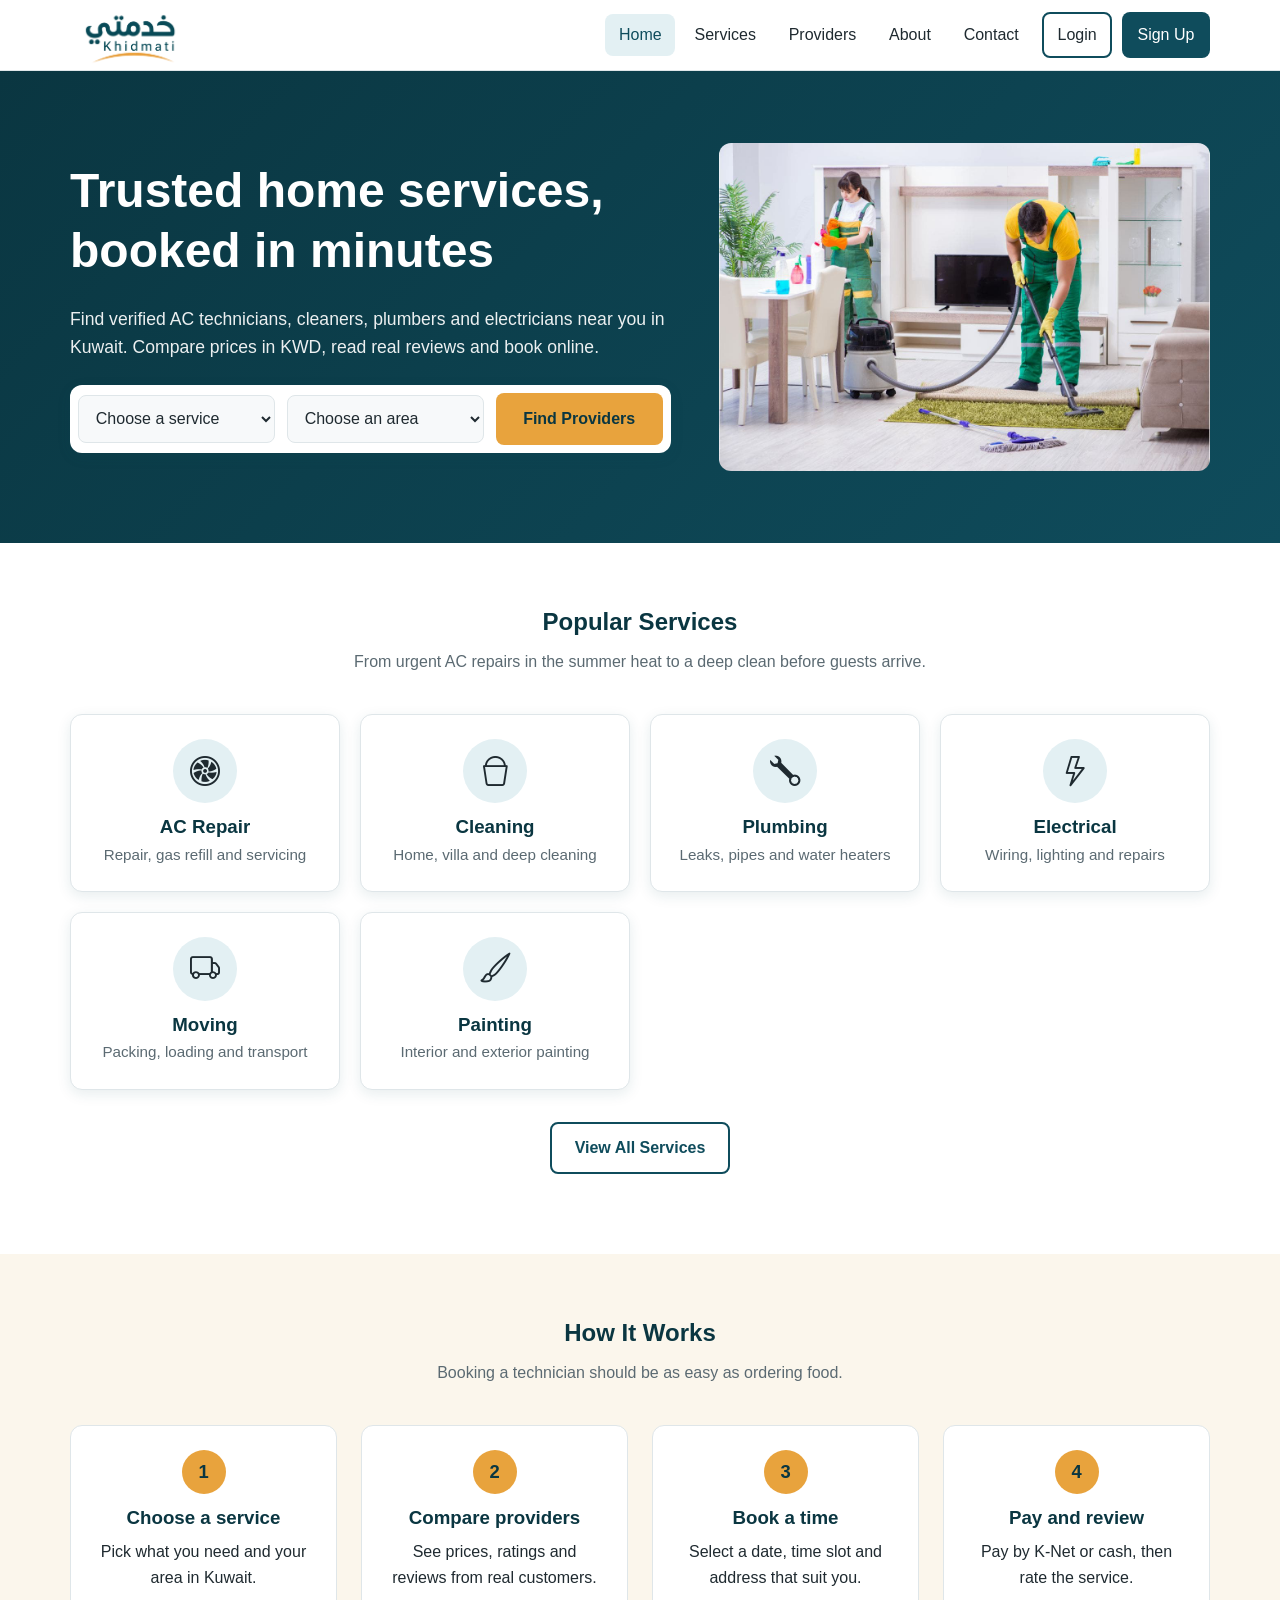
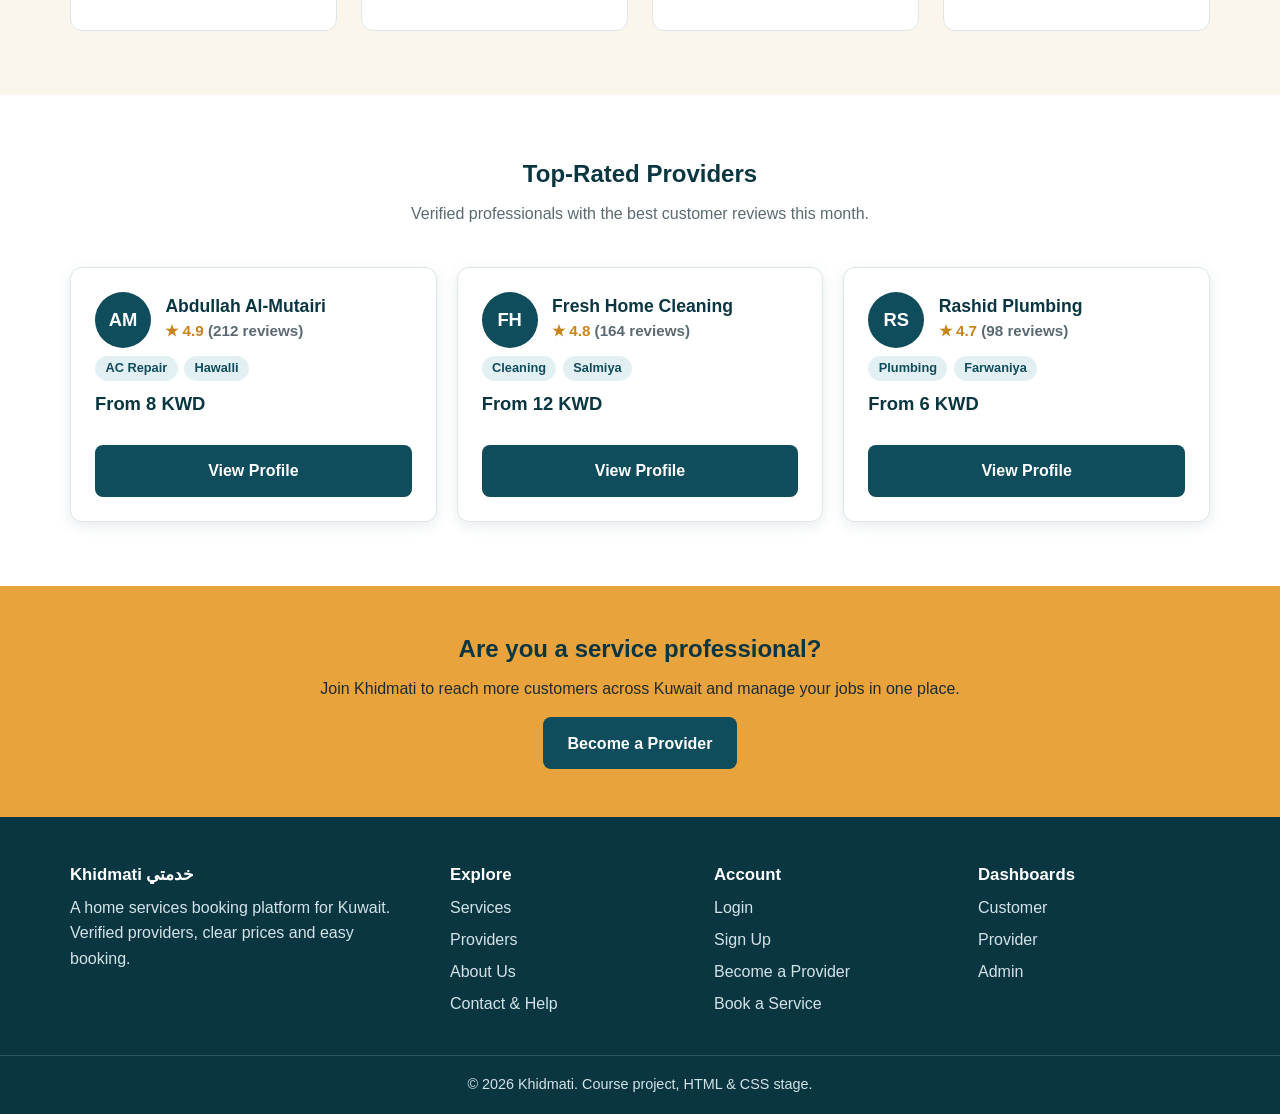
==== khidmati/index.html @ 416150b9 "finish all pages and inital design" ====
<!DOCTYPE html>
<html lang="en">
<head>
  <meta charset="UTF-8">
  <meta name="viewport" content="width=device-width, initial-scale=1.0">
  <meta name="description" content="Khidmati helps residents of Kuwait find and book trusted home service providers: AC repair, cleaning, plumbing, electrical work and more.">
  <title>Khidmati | Home Services in Kuwait</title>
  <link rel="icon" type="image/png" href="images/logo.png">
  <link rel="stylesheet" href="styles.css">
  <link rel="stylesheet" href="https://cdn.jsdelivr.net/npm/bootstrap-icons@1.10.5/font/bootstrap-icons.css">
</head>
<body>

  <header class="site-header">
    <div class="container nav-wrap">
      <a href="index.html" class="brand">
        <img src="images/logo.png" alt="Khidmati خدمتي">
        
      </a>
      <input type="checkbox" id="nav-toggle" class="nav-toggle-input">
      <label for="nav-toggle" class="nav-toggle-label" aria-label="Toggle menu"><span></span></label>
      <nav class="main-nav" aria-label="Main navigation">
        <ul>
          <li><a href="index.html" class="active">Home</a></li>
          <li><a href="pages/services.html">Services</a></li>
          <li><a href="pages/providers.html">Providers</a></li>
          <li><a href="pages/about.html">About</a></li>
          <li><a href="pages/contact.html">Contact</a></li>
          <li><a href="pages/login.html" class="btn btn-outline">Login</a></li>
          <li><a href="pages/register.html" class="btn btn-primary">Sign Up</a></li>
        </ul>
      </nav>
    </div>
  </header>

  <main>
    <!-- Hero -->
     
    <section class="hero">
      <div class="container hero-grid">
        <div>
          <h1>Trusted home services, booked in minutes</h1>
          <p>Find verified AC technicians, cleaners, plumbers and electricians near you in Kuwait. Compare prices in KWD, read real reviews and book online.</p>

          <form class="hero-search" action="pages/providers.html" method="get">
            <label for="hero-service" class="visually-hidden">Service</label>
            <select id="hero-service" name="service">
           <option value="" selected disabled>Choose a service</option>
              <option>AC Repair &amp; Maintenance</option>
              <option>Home Cleaning</option>
              <option>Plumbing</option>
              <option>Electrical</option>
              <option>Moving</option>
              <option>Painting</option>
            </select>
            <label for="hero-area" class="visually-hidden">Area</label>
            <select id="hero-area" name="area">
           <option value="" selected disabled>Choose an area</option>
              <option>Kuwait City</option>
              <option>Hawalli</option>
              <option>Salmiya</option>
              <option>Farwaniya</option>
              <option>Jahra</option>
              <option>Ahmadi</option>
              <option>Mubarak Al-Kabeer</option>
            </select>
            <button type="submit" class="btn btn-accent">Find Providers</button>
          </form>
        </div>
        <div class="hero-image">
          <img src="images/repair.jpg" alt="Professional cleaners vacuuming a living room">
        </div>
      </div>
    </section>

    <!-- Popular services -->
    <section class="section">
      <div class="container">
        <div class="section-title">
          <h2>Popular Services</h2>
          <p>From urgent AC repairs in the summer heat to a deep clean before guests arrive.</p>
        </div>
        <div class="card-grid">
          <a href="pages/providers.html" class="card service-card">
            <div class="service-icon service-icon-ac" aria-hidden="true"><i class="bi bi-fan"></i></div>
            <h3>AC Repair</h3>
            <p>Repair, gas refill and servicing</p>
          </a>
          <a href="pages/providers.html" class="card service-card">
            <div class="service-icon service-icon-cleaning" aria-hidden="true"><i class="bi bi-bucket"></i></div>
            <h3>Cleaning</h3>
            <p>Home, villa and deep cleaning</p>
          </a>
          <a href="pages/providers.html" class="card service-card">
            <div class="service-icon service-icon-plumbing" aria-hidden="true"><i class="bi bi-wrench"></i></div>
            <h3>Plumbing</h3>
            <p>Leaks, pipes and water heaters</p>
          </a>
          <a href="pages/providers.html" class="card service-card">
            <div class="service-icon service-icon-electrical" aria-hidden="true"><i class="bi bi-lightning"></i></div>
            <h3>Electrical</h3>
            <p>Wiring, lighting and repairs</p>
          </a>
          <a href="pages/providers.html" class="card service-card">
            <div class="service-icon service-icon-moving" aria-hidden="true"><i class="bi bi-truck"></i></div>
            <h3>Moving</h3>
            <p>Packing, loading and transport</p>
          </a>
          <a href="pages/providers.html" class="card service-card">
            <div class="service-icon service-icon-painting" aria-hidden="true"><i class="bi bi-brush"></i></div>
            <h3>Painting</h3>
            <p>Interior and exterior painting</p>
          </a>
        </div>
        <p class="text-center" style="margin-top: 2rem;">
          <a href="pages/services.html" class="btn btn-outline">View All Services</a>
        </p>
      </div>
    </section>

    <!-- How it works -->
    <section class="section section-alt">
      <div class="container">
        <div class="section-title">
          <h2>How It Works</h2>
          <p>Booking a technician should be as easy as ordering food.</p>
        </div>
        <div class="steps">
          <div class="step">
            <h3>Choose a service</h3>
            <p>Pick what you need and your area in Kuwait.</p>
          </div>
          <div class="step">
            <h3>Compare providers</h3>
            <p>See prices, ratings and reviews from real customers.</p>
          </div>
          <div class="step">
            <h3>Book a time</h3>
            <p>Select a date, time slot and address that suit you.</p>
          </div>
          <div class="step">
            <h3>Pay and review</h3>
            <p>Pay by K-Net or cash, then rate the service.</p>
          </div>
        </div>
      </div>
    </section>

    <!-- Top providers -->
    <section class="section">
      <div class="container">
        <div class="section-title">
          <h2>Top-Rated Providers</h2>
          <p>Verified professionals with the best customer reviews this month.</p>
        </div>
        <div class="card-grid">
          <article class="card provider-card">
            <div class="provider-head">
              <div class="avatar">AM</div>
              <div>
                <h3>Abdullah Al-Mutairi</h3>
                <span class="rating">★ 4.9 <span class="muted">(212 reviews)</span></span>
              </div>
            </div>
            <ul class="provider-meta">
              <li class="tag">AC Repair</li>
              <li class="tag">Hawalli</li>
            </ul>
            <p class="price">From 8 KWD</p>
            <a href="pages/provider-profile.html" class="btn btn-primary">View Profile</a>
          </article>
          <article class="card provider-card">
            <div class="provider-head">
              <div class="avatar">FH</div>
              <div>
                <h3>Fresh Home Cleaning</h3>
                <span class="rating">★ 4.8 <span class="muted">(164 reviews)</span></span>
              </div>
            </div>
            <ul class="provider-meta">
              <li class="tag">Cleaning</li>
              <li class="tag">Salmiya</li>
            </ul>
            <p class="price">From 12 KWD</p>
            <a href="pages/provider-profile.html" class="btn btn-primary">View Profile</a>
          </article>
          <article class="card provider-card">
            <div class="provider-head">
              <div class="avatar">RS</div>
              <div>
                <h3>Rashid Plumbing</h3>
                <span class="rating">★ 4.7 <span class="muted">(98 reviews)</span></span>
              </div>
            </div>
            <ul class="provider-meta">
              <li class="tag">Plumbing</li>
              <li class="tag">Farwaniya</li>
            </ul>
            <p class="price">From 6 KWD</p>
            <a href="pages/provider-profile.html" class="btn btn-primary">View Profile</a>
          </article>
        </div>
      </div>
    </section>

    <!-- Call to action -->
    <section class="cta-band">
      <div class="container">
        <h2>Are you a service professional?</h2>
        <p>Join Khidmati to reach more customers across Kuwait and manage your jobs in one place.</p>
        <a href="pages/become-provider.html" class="btn btn-primary">Become a Provider</a>
      </div>
    </section>
  </main>

  <footer class="site-footer">
    <div class="container footer-grid">
      <div>
        <h3>Khidmati خدمتي</h3>
        <p>A home services booking platform for Kuwait. Verified providers, clear prices and easy booking.</p>
      </div>
      <div>
        <h3>Explore</h3>
        <ul>
          <li><a href="pages/services.html">Services</a></li>
          <li><a href="pages/providers.html">Providers</a></li>
          <li><a href="pages/about.html">About Us</a></li>
          <li><a href="pages/contact.html">Contact &amp; Help</a></li>
        </ul>
      </div>
      <div>
        <h3>Account</h3>
        <ul>
          <li><a href="pages/login.html">Login</a></li>
          <li><a href="pages/register.html">Sign Up</a></li>
          <li><a href="pages/become-provider.html">Become a Provider</a></li>
          <li><a href="pages/booking.html">Book a Service</a></li>
        </ul>
      </div>
      <div>
        <h3>Dashboards</h3>
        <ul>
          <li><a href="pages/customer-dashboard.html">Customer</a></li>
          <li><a href="pages/provider-dashboard.html">Provider</a></li>
          <li><a href="pages/admin-dashboard.html">Admin</a></li>
        </ul>
      </div>
    </div>
    <div class="footer-bottom">
      <div class="container">&copy; 2026 Khidmati. Course project, HTML &amp; CSS stage.</div>
    </div>
  </footer>

</body>
</html>
---- khidmati/styles.css ----
/* ---------- 1. Variables & Reset ---------- */
:root {
  --primary: #0f4c5c;
  --primary-dark: #0a3641;
  --primary-light: #e3f0f3;
  --accent: #e8a33d;
  --accent-dark: #c98417;
  --sand: #fbf6ec;
  --text: #1f2a30;
  --muted: #5b6a72;
  --border: #dfe6e9;
  --white: #ffffff;
  --success: #2e7d4f;
  --warning: #b7791f;
  --danger: #b3392f;
  --radius: 12px;
  --shadow: 0 4px 14px rgba(15, 76, 92, 0.1);
  --font: "Segoe UI", Roboto, "Helvetica Neue", Arial, sans-serif;
}

*,
*::before,
*::after {
  box-sizing: border-box;
}

body {
  margin: 0;
  font-family: var(--font);
  color: var(--text);
  line-height: 1.6;
  background: var(--white);
}

.providers-page {
  font-family: "Trebuchet MS", Arial, sans-serif;
}

img {
  max-width: 100%;
  display: block;
}

a {
  color: var(--primary);
}

h1,
h2,
h3,
h4 {
  margin: 0 0 0.5em;
  line-height: 1.25;
  color: var(--primary-dark);
}

p {
  margin: 0 0 1em;
}

ul {
  margin: 0 0 1em;
  padding-left: 1.25rem;
}

/* Screen-reader-only text (used for labels that are not shown visually) */
[hidden] {
  display: none !important;
}

.visually-hidden {
  position: absolute;
  width: 1px;
  height: 1px;
  padding: 0;
  margin: -1px;
  overflow: hidden;
  clip: rect(0, 0, 0, 0);
  white-space: nowrap;
  border: 0;
}

table.data td:first-child {
  white-space: nowrap;
}

:focus-visible {
  outline: 3px solid var(--accent);
  outline-offset: 2px;
}

/* ---------- 2. Layout helpers ---------- */
.container {
  width: min(1140px, 92%);
  margin-inline: auto;
}

.section {
  padding: 4rem 0;
}

.section-alt {
  background: var(--sand);
}

.section-title {
  text-align: center;
  margin-bottom: 2.5rem;
}

.section-title p {
  color: var(--muted);
  max-width: 620px;
  margin-inline: auto;
}

.text-center {
  text-align: center;
}

.muted {
  color: var(--muted);
}

.two-col {
  display: grid;
  grid-template-columns: 1fr 1fr;
  gap: 2.5rem;
  align-items: center;
}

/* ---------- 3. Header & Navigation ---------- */
.site-header {
  position: relative;
  display: flex;
  align-items: center;
  top: 0;
  z-index: 50;
  background: var(--white);
  border-bottom: 1px solid var(--border);
}

.nav-wrap {
  display: flex;
  align-items: center;
  justify-content: space-between;
  min-height: 70px;
  gap: 1rem;
}

.brand {
  display: flex;
  align-items: center;
  gap: 0.6rem;
  text-decoration: none;
  font-size: 1.35rem;
  font-weight: 700;
  color: var(--primary-dark);
}

.brand img {
  width: 120px;
  height: 68px;
  object-fit: contain;
  animation: brand-float 2.4s ease-in-out infinite;
}

@keyframes brand-float {
  50% {
    transform: translateY(-3px);
  }
}

@media (prefers-reduced-motion: reduce) {
  .brand img {
    animation: none;
  }
}

.brand small {
  font-size: 0.95rem;
  color: var(--accent-dark);
  font-weight: 600;
  margin-left: 0.25rem;
}

.main-nav ul {
  display: flex;
  align-items: center;
  gap: 0.35rem;
  list-style: none;
  margin: 0;
  padding: 0;
}

.main-nav a {
  display: block;
  padding: 0.5rem 0.85rem;
  border-radius: 8px;
  text-decoration: none;
  color: var(--text);
  font-weight: 500;
}

.main-nav a:hover,
.main-nav a.active {
  background: var(--primary-light);
  color: var(--primary);
}

.main-nav a.btn {
  margin-left: 0.25rem;
}

/* CSS-only mobile menu (no JavaScript needed) */
.nav-toggle-input {
  display: none;
}

.nav-toggle-label {
  display: none;
  cursor: pointer;
  padding: 0.75rem 0.25rem;
}

.nav-toggle-label span {
  display: block;
  position: relative;
  width: 26px;
  height: 3px;
  background: var(--primary);
  border-radius: 2px;
}

.nav-toggle-label span::before,
.nav-toggle-label span::after {
  content: "";
  position: absolute;
  left: 0;
  width: 26px;
  height: 3px;
  background: var(--primary);
  border-radius: 2px;
}

.nav-toggle-label span::before {
  top: -8px;
}

.nav-toggle-label span::after {
  top: 8px;
}

/* ---------- 4. Buttons ---------- */
.btn {
  display: inline-block;
  padding: 0.7rem 1.4rem;
  border: 2px solid transparent;
  border-radius: 8px;
  font: inherit;
  font-weight: 600;
  text-decoration: none;
  text-align: center;
  cursor: pointer;
  transition: background 0.2s, color 0.2s, border-color 0.2s;
}

.btn-primary {
  background: var(--primary);
  color: var(--white);
}

.main-nav a.btn-primary {
  color: var(--white);
}

.btn-primary:hover,
.main-nav a.btn-primary:hover {
  background: var(--primary-dark);
  color: var(--white);
}

.btn-accent {
  background: var(--accent);
  color: var(--primary-dark);
}

.btn-accent:hover {
  background: var(--accent-dark);
  color: var(--white);
}

.btn-outline {
    display: inline-flex;
    align-items: left;
  border-color: var(--primary);
  color: var(--primary);
  background: transparent;
}

.btn-outline:hover {
  background: var(--primary);
  color: var(--white);
}

.btn-danger {
  background: var(--danger);
  color: var(--white);
}

.btn-sm {
  padding: 0.35rem 0.8rem;
  font-size: 0.875rem;
}

.btn-block {
  display: block;
  width: 100%;
}

/* ---------- 5. Hero & Sections ---------- */
.hero {
  background: linear-gradient(135deg, var(--primary-dark), var(--primary));
  color: var(--white);
  padding: 4.5rem 0;
}

.hero-grid {
  display: grid;
  grid-template-columns: 1.1fr 0.9fr;
  gap: 3rem;
  align-items: center;
}

.hero h1 {
  color: var(--white);
  font-size: clamp(2rem, 4vw, 3rem);
}

.hero p {
  font-size: 1.1rem;
  opacity: 0.92;
}

.hero-search {
  display: flex;
  align-items: center;
  flex-wrap: wrap;
  gap: 0.75rem;
  margin-top: 1.5rem;
  padding: 0.5rem;
  background: var(--white);
  border-radius: var(--radius);
  box-shadow: var(--shadow);
}

.hero-search select {
  flex: 1 1 190px;
  min-width: 0;
  min-height: 48px;
  border-color: var(--border);
  background: #f7f9fa;
}

.hero-search .btn {
  flex: 1 1 160px;
  min-height: 48px;
}

.hero-image img {
  width: 100%;
  border-radius: var(--radius);
}

.page-hero {
  background: var(--primary-light);
  padding: 2.75rem 0;
  border-bottom: 1px solid var(--border);
}

.page-hero h1 {
  margin-bottom: 0.25rem;
}

.page-hero p {
  margin: 0;
  color: var(--muted);
}

.breadcrumb {
  font-size: 0.875rem;
  margin-bottom: 0.5rem;
  color: var(--muted);
}

.cta-band {
  background: var(--accent);
  padding: 3rem 0;
  text-align: center;
}

.cta-band h2 {
  color: var(--primary-dark);
}

/* Steps ("How it works") */
.steps {
  display: grid;
  grid-template-columns: repeat(auto-fit, minmax(210px, 1fr));
  gap: 1.5rem;
  counter-reset: step;
}

.step {
  position: relative;
  padding: 1.5rem;
  text-align: center;
  background: var(--white);
  border: 1px solid var(--border);
  border-radius: var(--radius);
}

.step::before {
  counter-increment: step;
  content: counter(step);
  display: flex;
  align-items: center;
  justify-content: center;
  width: 44px;
  height: 44px;
  margin: 0 auto 0.75rem;
  border-radius: 50%;
  background: var(--accent);
  color: var(--primary-dark);
  font-weight: 700;
  font-size: 1.15rem;
}

/* ---------- 6. Cards & Grids ---------- */
.card-grid {
  display: grid;
  grid-template-columns: repeat(auto-fit, minmax(240px, 1fr));
  gap: 1.25rem;
}

.card {
  background: var(--white);
  border: 1px solid var(--border);
  border-radius: var(--radius);
  padding: 1.5rem;
  box-shadow: var(--shadow);
}

.about-page .card {
  padding: 1rem;
  transition: transform 0.2s ease, border-color 0.2s ease;
}

.about-page .card p {
  margin-bottom: 0.5rem;
}

.about-page .card:hover {
  transform: translateY(-4px);
  border-color: var(--accent);
}

.contact-page .card {
  padding: 1rem;
}

.contact-page .card h3 {
  margin-bottom: 0.25rem;
}

.contact-page .card p {
  margin-bottom: 0.5rem;
}

.contact-page .faq-card {
  font-size: 0.9rem;
}

.contact-page .faq-card h3 {
  font-size: 1rem;
}

.service-card {
  text-align: center;
  text-decoration: none;
  color: var(--text);
  transition: transform 0.2s, border-color 0.2s;
}

.service-card:hover {
  transform: translateY(-4px);
  border-color: var(--accent);
}

.service-icon {
  display: flex;
  align-items: center;
  justify-content: center;
  width: 64px;
  height: 64px;
  margin: 0 auto 0.75rem;
  border-radius: 50%;
  background: var(--primary-light);
  font-size: 1.9rem;
  animation: service-icon-float 2.4s ease-in-out infinite;
}

@keyframes service-icon-float {
  50% {
    transform: translateY(-4px) rotate(5deg);
  }
}


.service-icon-ac {
  animation: ac-airflow 2s ease-in-out infinite;
}

@keyframes ac-airflow {
  50% {
    transform: translateY(-3px) scale(1.08);
  }
}

.service-icon-cleaning {
  transform-origin: 50% 80%;
  animation: cleaning-sweep 1.4s ease-in-out infinite;
}

@keyframes cleaning-sweep {
  0%, 100% {
    transform: rotate(-12deg);
  }
  50% {
    transform: rotate(12deg);
  }
}

.service-icon-plumbing {
  transform-origin: 50% 60%;
  animation: plumbing-wiggle 1.1s ease-in-out infinite;
}

@keyframes plumbing-wiggle {
  0%, 100% {
    transform: rotate(-10deg);
  }
  50% {
    transform: rotate(10deg);
  }
}

.service-icon-electrical {
  animation: electric-pulse 1.2s ease-in-out infinite;
}

@keyframes electric-pulse {
  50% {
    transform: scale(1.12);
  }
}

.service-icon-moving {
  animation: vehicle-move 1.6s ease-in-out infinite;
}

@keyframes vehicle-move {
  0%, 100% {
    transform: translateX(-5px);
  }
  50% {
    transform: translateX(5px);
  }
}

.service-icon-painting {
  transform-origin: 50% 70%;
  animation: brush-paint 1.2s ease-in-out infinite;
}

@keyframes brush-paint {
  0%, 100% {
    transform: rotate(-18deg);
  }
  50% {
    transform: rotate(18deg);
  }
}

@media (prefers-reduced-motion: reduce) {
  .service-icon,
  .service-icon-ac,
  .service-icon-cleaning,
  .service-icon-plumbing,
  .service-icon-electrical,
  .service-icon-moving,
  .service-icon-painting {
    animation: none;
  }
}

.service-card h3 {
  margin-bottom: 0.25rem;
}

.service-card p {
  margin: 0;
  color: var(--muted);
  font-size: 0.95rem;
}

.filters {
  display: flex;
  flex-wrap: wrap;
  gap: 0.75rem;
  align-items: flex-end;
  padding: 1.25rem;
  margin-bottom: 2rem;
  background: var(--white);
  border: 1px solid var(--border);
  border-radius: var(--radius);
}

.filters .form-group {
  flex: 1 1 170px;
  margin-bottom: 0;
}

/* Provider cards */
.provider-card {
  display: flex;
  flex-direction: column;
  gap: 0.5rem;
}

.providers-page .provider-card {
  gap: 0.35rem;
  padding: 1rem;
  font-size: 0.9rem;
  transition: transform 0.2s ease, border-color 0.2s ease;
}

.providers-page .provider-head h3 {
  font-size: 1rem;
}

.providers-page .rating {
  font-size: 0.85rem;
}

.providers-page .tag {
  font-size: 0.75rem;
}

.providers-page .price {
  font-size: 1rem;
}

.providers-page .provider-card p {
  margin-bottom: 0.35rem;
}

.providers-page .provider-card:hover {
  transform: translateY(-4px);
  border-color: var(--accent);
}

.provider-head {
  display: flex;
  align-items: center;
  gap: 0.9rem;
}

.avatar {
  display: flex;
  align-items: center;
  justify-content: center;
  flex: 0 0 56px;
  width: 56px;
  height: 56px;
  border-radius: 50%;
  background: var(--primary);
  color: var(--white);
  font-weight: 700;
  font-size: 1.15rem;
}

.avatar-lg {
  flex-basis: 96px;
  width: 96px;
  height: 96px;
  font-size: 2rem;
}

.provider-head h3 {
  margin: 0;
  font-size: 1.1rem;
}

.rating {
  color: var(--accent-dark);
  font-weight: 600;
  font-size: 0.95rem;
}

.provider-meta {
  display: flex;
  flex-wrap: wrap;
  gap: 0.4rem;
  list-style: none;
  padding: 0;
  margin: 0;
}

.tag {
  display: inline-block;
  padding: 0.15rem 0.65rem;
  border-radius: 999px;
  background: var(--primary-light);
  color: var(--primary);
  font-size: 0.8rem;
  font-weight: 600;
}

.price {
  font-size: 1.15rem;
  font-weight: 700;
  color: var(--primary-dark);
}

.provider-card .btn {
  margin-top: auto;
}

/* Profile page */
.profile-layout {
  display: grid;
  grid-template-columns: 1fr 340px;
  gap: 2rem;
  align-items: start;
}

.profile-top {
  display: flex;
  gap: 1.5rem;
  align-items: center;
  flex-wrap: wrap;
}

.profile-aside {
  position: sticky;
  top: 90px;
}

.price-list {
  width: 100%;
  border-collapse: collapse;
}

.price-list td {
  padding: 0.6rem 0;
  border-bottom: 1px solid var(--border);
}

.price-list td:last-child {
  text-align: right;
  font-weight: 700;
}

.review {
  padding: 1rem 0;
  border-bottom: 1px solid var(--border);
}

.review:last-child {
  border-bottom: 0;
}

.review p {
  margin: 0.25rem 0 0;
}

/* Order tracker + summary */
.tracker {
  display: flex;
  justify-content: space-between;
  gap: 0.5rem;
  list-style: none;
  padding: 0;
  margin: 1.5rem 0;
}

.tracker li {
  flex: 1;
  text-align: center;
  padding-top: 2.4rem;
  position: relative;
  font-size: 0.9rem;
  color: var(--muted);
}

.tracker li::before {
  content: "";
  position: absolute;
  top: 0;
  left: 50%;
  transform: translateX(-50%);
  width: 28px;
  height: 28px;
  border-radius: 50%;
  background: var(--border);
}

.tracker li.done {
  color: var(--success);
  font-weight: 600;
}

.tracker li.done::before {
  background: var(--success);
}

.summary-list {
  display: grid;
  grid-template-columns: max-content 1fr;
  gap: 0.5rem 1.5rem;
  margin: 0;
}

.summary-list dt {
  font-weight: 600;
  color: var(--muted);
}

.summary-list dd {
  margin: 0;
}

.success-icon {
  display: flex;
  align-items: center;
  justify-content: center;
  width: 72px;
  height: 72px;
  margin: 0 auto 1rem;
  border-radius: 50%;
  background: var(--success);
  color: var(--white);
  font-size: 2.2rem;
}

.alert {
  padding: 0.9rem 1.1rem;
  border-radius: 8px;
  background: #fff7e6;
  border-left: 5px solid var(--accent);
  margin-bottom: 1.25rem;
}

/* ---------- 7. Forms ---------- */
.form-card {
  background: var(--white);
  border: 1px solid var(--border);
  border-radius: var(--radius);
  padding: 2rem;
  box-shadow: var(--shadow);
}

.form-narrow {
  max-width: 460px;
  margin-inline: auto;
}

.form-wide {
  max-width: 820px;
  margin-inline: auto;
}

.form-group {
  margin-bottom: 1.1rem;
}

.form-row {
  display: grid;
  grid-template-columns: 1fr 1fr;
  gap: 1rem;
}

label {
  display: block;
  margin-bottom: 0.3rem;
  font-weight: 600;
  font-size: 0.95rem;
}

input[type="text"],
input[type="email"],
input[type="tel"],
input[type="password"],
input[type="date"],
input[type="time"],
input[type="number"],
input[type="file"],
select,
textarea {
  width: 100%;
  padding: 0.65rem 0.8rem;
  border: 1px solid #b9c5ca;
  border-radius: 8px;
  background: var(--white);
  font: inherit;
  color: var(--text);
}

input:focus,
select:focus,
textarea:focus {
  outline: none;
  border-color: var(--primary);
  box-shadow: 0 0 0 3px rgba(15, 76, 92, 0.18);
}

textarea {
  min-height: 110px;
  resize: vertical;
}

fieldset {
  margin: 0 0 1.25rem;
  padding: 1rem 1.25rem;
  border: 1px solid var(--border);
  border-radius: var(--radius);
}

legend {
  padding: 0 0.5rem;
  font-weight: 700;
  color: var(--primary-dark);
}

.choice-group {
  display: flex;
  flex-wrap: wrap;
  gap: 0.5rem 1.5rem;
}

.choice {
  display: flex;
  align-items: center;
  gap: 0.5rem;
  margin: 0;
  font-weight: 500;
}

.choice input {
  width: 18px;
  height: 18px;
  accent-color: var(--primary);
}

.form-hint {
  margin: 0.25rem 0 0;
  font-size: 0.85rem;
  color: var(--muted);
}

.form-footer {
  margin-top: 1rem;
  text-align: center;
  font-size: 0.95rem;
}

.form-actions {
  display: flex;
  flex-wrap: wrap;
  gap: 0.75rem;
}

/* ---------- 8. Tables & Badges ---------- */
.table-wrap {
  overflow-x: auto;
  background: var(--white);
  border: 1px solid var(--border);
  border-radius: var(--radius);
}

table.data {
  width: 100%;
  border-collapse: collapse;
  min-width: 560px;
}

table.data th,
table.data td {
  padding: 0.75rem 1rem;
  text-align: left;
  border-bottom: 1px solid var(--border);
}

table.data th {
  background: var(--primary-light);
  color: var(--primary-dark);
  font-size: 0.9rem;
  white-space: nowrap;
}

table.data tr:last-child td {
  border-bottom: 0;
}

table.data tbody tr:hover {
  background: #f7fafb;
}

.badge {
  display: inline-block;
  padding: 0.15rem 0.7rem;
  border-radius: 999px;
  font-size: 0.8rem;
  font-weight: 700;
  white-space: nowrap;
}

.badge-success {
  background: #dff3e6;
  color: var(--success);
}

.badge-warning {
  background: #fdf0d5;
  color: var(--warning);
}

.badge-danger {
  background: #f8dfdc;
  color: var(--danger);
}

.badge-info {
  background: var(--primary-light);
  color: var(--primary);
}

/* ---------- 9. Dashboards ---------- */
.dashboard {
  display: grid;
  grid-template-columns: 240px 1fr;
  gap: 2rem;
  align-items: start;
  padding: 2.5rem 0 4rem;
}

.sidebar {
  position: sticky;
  top: 90px;
  background: var(--white);
  border: 1px solid var(--border);
  border-radius: var(--radius);
  padding: 1rem;
}

.sidebar h2 {
  font-size: 1rem;
  padding: 0.25rem 0.75rem;
  margin-bottom: 0.5rem;
  color: var(--muted);
  text-transform: uppercase;
  letter-spacing: 0.05em;
}

.sidebar ul {
  list-style: none;
  margin: 0;
  padding: 0;
}

.sidebar a {
  display: block;
  padding: 0.6rem 0.75rem;
  border-radius: 8px;
  text-decoration: none;
  color: var(--text);
  font-weight: 500;
}

.sidebar a:hover,
.dashboard:not(:has(.dash-main section:target)) .sidebar a[href="#overview"],
.dashboard:has(.dash-main #overview:target) .sidebar a[href="#overview"],
.dashboard:has(.dash-main #upcoming:target) .sidebar a[href="#upcoming"],
.dashboard:has(.dash-main #history:target) .sidebar a[href="#history"],
.dashboard:has(.dash-main #addresses:target) .sidebar a[href="#addresses"],
.dashboard:has(.dash-main #requests:target) .sidebar a[href="#requests"],
.dashboard:has(.dash-main #schedule:target) .sidebar a[href="#schedule"],
.dashboard:has(.dash-main #earnings:target) .sidebar a[href="#earnings"],
.dashboard:has(.dash-main #profile:target) .sidebar a[href="#profile"] {
  background: var(--primary-light);
  color: var(--primary);
}

.dash-main section {
  margin-bottom: 2.5rem;
}

.dash-main h2 {
  font-size: 1.35rem;
}

.stats {
  display: grid;
  grid-template-columns: repeat(auto-fit, minmax(170px, 1fr));
  gap: 1rem;
  margin-bottom: 2.5rem;
}

.stat {
  padding: 1.25rem;
  background: var(--white);
  border: 1px solid var(--border);
  border-left: 5px solid var(--accent);
  border-radius: var(--radius);
}

.stat strong {
  display: block;
  font-size: 1.7rem;
  color: var(--primary-dark);
}

.stat span {
  color: var(--muted);
  font-size: 0.9rem;
}
.search-bar {
  display: flex;
  align-items: center;
  justify-content: center;
  gap: 0.78rem;
  max-width: 700px;
  width: 100%;
  margin: 2rem auto;
  padding: 0.75rem;
  border: 1px solid var(--border);
  border-radius: var(--radius);
  background: var(--white);
  box-shadow: var(--shadow);
}

.search-bar input {
  flex: 1;
  min-width: 0;
  min-height: 48px;
  padding: 0.75rem 1rem;
  border: 1px solid var(--border);
  border-radius: 0.75rem;
  background: #f7f9fa;
  font: inherit;
}

.search-bar .btn {
  min-height: 48px;
  white-space: nowrap;
}

/* ---------- 10. Footer ---------- */
.site-footer {
  background: var(--primary-dark);
  color: #d4e3e7;
  padding: 3rem 0 0;
}

.footer-grid {
  display: grid;
  grid-template-columns: 1.5fr 1fr 1fr 1fr;
  gap: 2rem;
}

.site-footer h3 {
  color: var(--white);
  font-size: 1.05rem;
}

.site-footer ul {
  list-style: none;
  padding: 0;
  margin: 0;
}

.site-footer li {
  margin-bottom: 0.4rem;
}

.site-footer a {
  color: #d4e3e7;
  text-decoration: none;
}

.site-footer a:hover {
  color: var(--accent);
  text-decoration: underline;
}

.footer-bottom {
  margin-top: 2rem;
  padding: 1.1rem 0;
  border-top: 1px solid rgba(255, 255, 255, 0.15);
  text-align: center;
  font-size: 0.9rem;
}

/* ---------- Responsive ---------- */
@media (max-width: 900px) {
  .hero-grid,
  .two-col,
  .profile-layout,
  .dashboard {
    grid-template-columns: 1fr;
  }

  .hero {
    padding: 2.5rem 0;
  }

  .hero-image img {
    max-height: 220px;
    object-fit: contain;
  }

  .hero-search {
    width: 100%;
    height: auto;
  }

  .profile-aside,
  .sidebar {
    position: static;
  }

  .footer-grid {
    grid-template-columns: 1fr 1fr;
  }
}

@media (max-width: 820px) {
  .nav-toggle-label {
    display: block;
  }

  .main-nav {
    display: none;
    position: absolute;
    top: 100%;
    left: 0;
    right: 0;
    background: var(--white);
    border-bottom: 1px solid var(--border);
    padding: 0.75rem 4%;
  }

  .nav-toggle-input:checked ~ .main-nav {
    display: block;
  }

  .main-nav ul {
    flex-direction: column;
    align-items: stretch;
  }

  .main-nav a.btn {
    margin: 0.25rem 0 0;
  }
}

@media (max-width: 600px) {
  .hero {
    padding: 2rem 0;
  }

  .section {
    padding: 2.75rem 0;
  }

  .form-row {
    grid-template-columns: 1fr;
  }

  .form-card {
    padding: 1.25rem;
  }

  .footer-grid {
    grid-template-columns: 1fr;
  }

  .tracker {
    flex-wrap: wrap;
  }

  .summary-list {
    grid-template-columns: 1fr;
  }
}
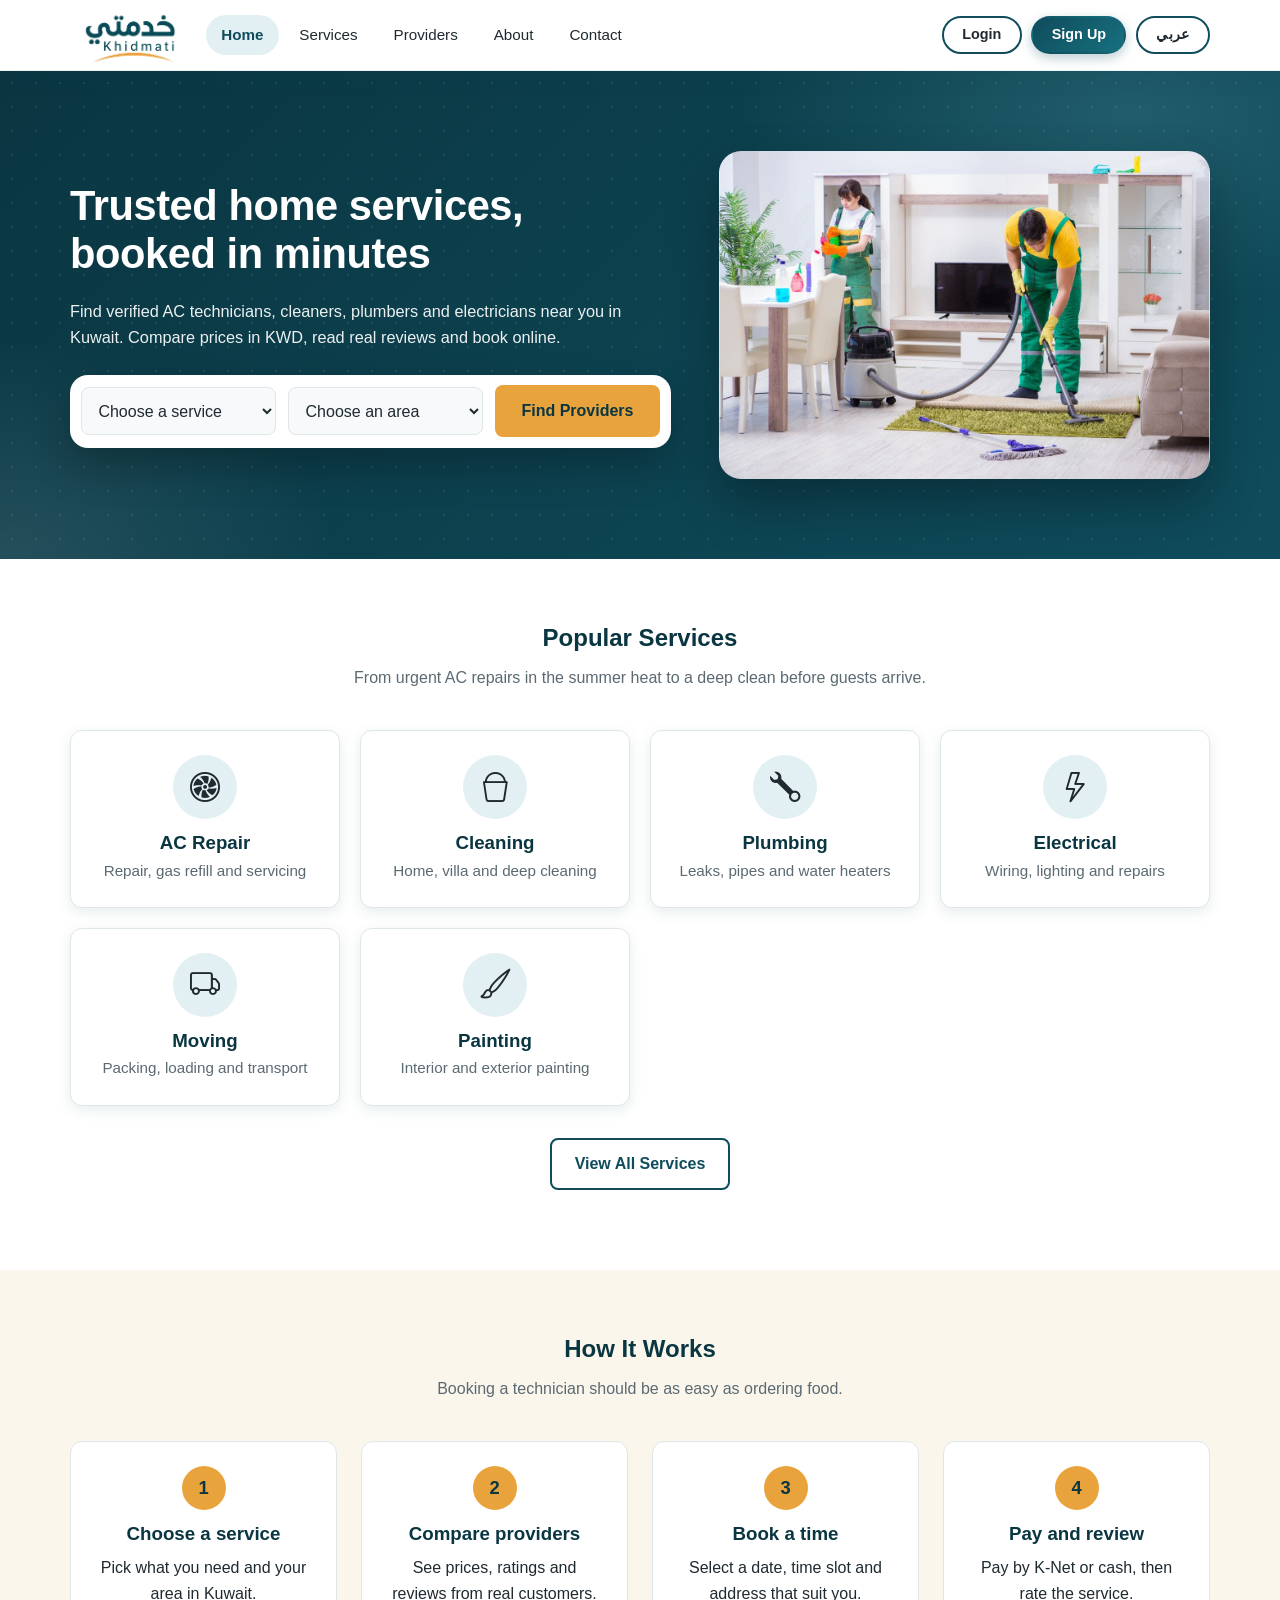
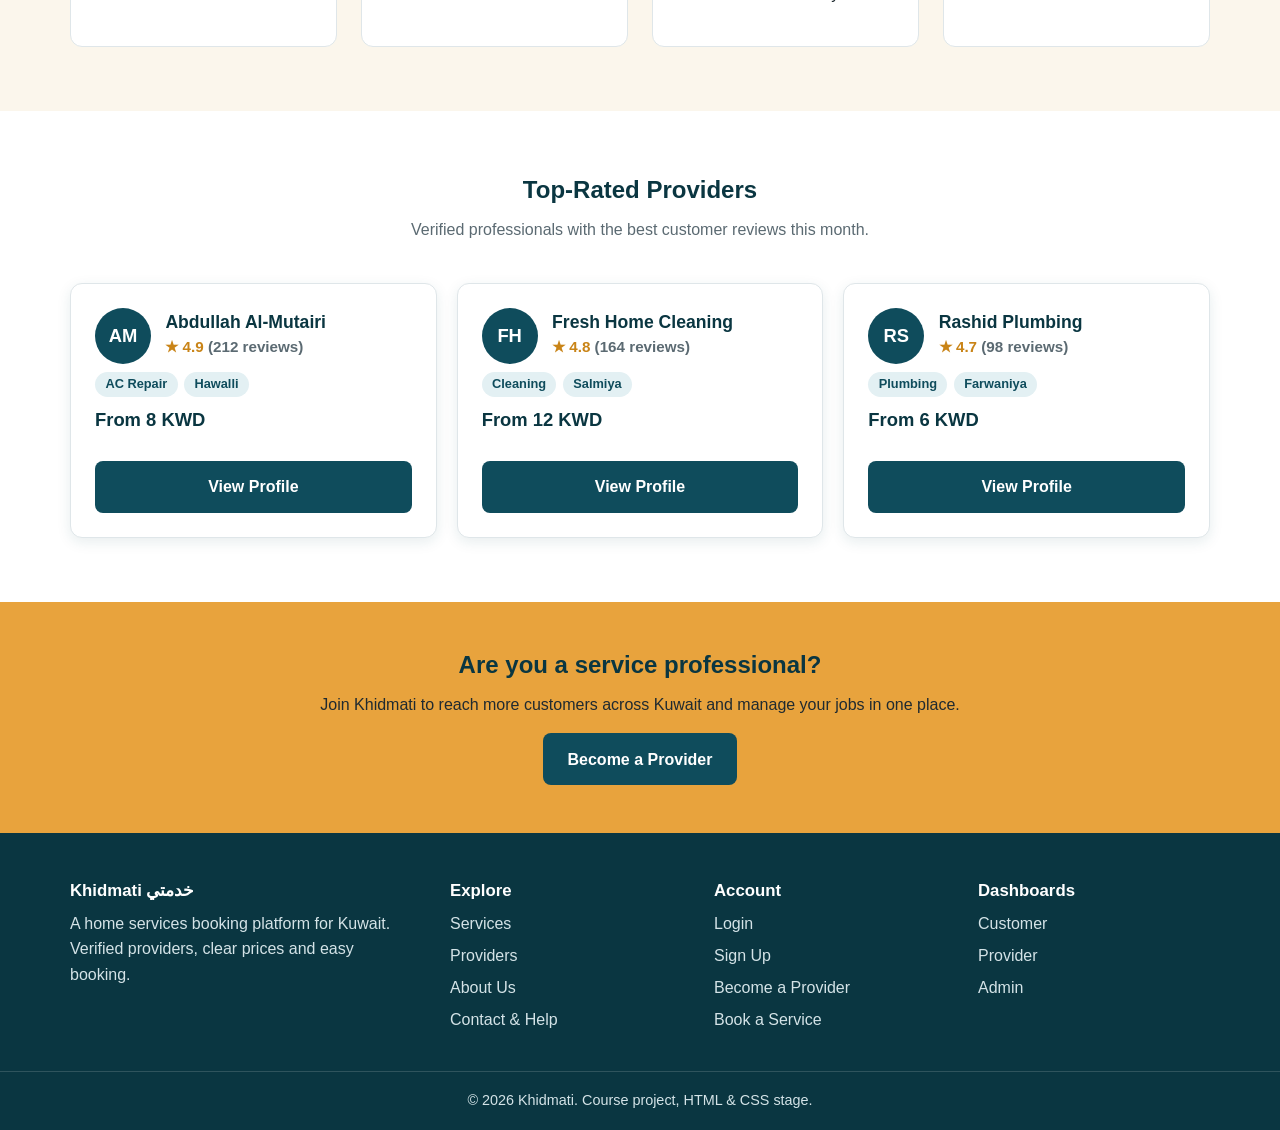
==== commit f3baf194: "fix arabic and font" ====
--- a/khidmati/index.html
+++ b/khidmati/index.html
@@ -26,8 +26,9 @@
           <li><a href="pages/providers.html">Providers</a></li>
           <li><a href="pages/about.html">About</a></li>
           <li><a href="pages/contact.html">Contact</a></li>
-          <li><a href="pages/login.html" class="btn btn-outline">Login</a></li>
+          <li class="nav-auth-start"><a href="pages/login.html" class="btn btn-outline">Login</a></li>
           <li><a href="pages/register.html" class="btn btn-primary">Sign Up</a></li>
+          <li class="language-switch"><a href="index-ar.html" class="btn btn-outline btn-sm" aria-label="Switch to Arabic version">عربي</a></li>
         </ul>
       </nav>
     </div>
--- a/khidmati/styles.css
+++ b/khidmati/styles.css
@@ -1,4 +1,3 @@
-
 /* ---------- 1. Variables & Reset ---------- */
 :root {
   --primary: #0f4c5c;
@@ -17,6 +16,7 @@
   --radius: 12px;
   --shadow: 0 4px 14px rgba(15, 76, 92, 0.1);
   --font: "Segoe UI", Roboto, "Helvetica Neue", Arial, sans-serif;
+  --base-font-size: 16px;
 }
 
 *,
@@ -28,13 +28,44 @@
 body {
   margin: 0;
   font-family: var(--font);
+  font-size: var(--base-font-size);
   color: var(--text);
   line-height: 1.6;
   background: var(--white);
 }
 
+@keyframes fadeUpIn {
+  from {
+    opacity: 0;
+    transform: translateY(28px);
+  }
+  to {
+    opacity: 1;
+    transform: translateY(0);
+  }
+}
+
 .providers-page {
   font-family: "Trebuchet MS", Arial, sans-serif;
+}
+
+.mission-section {
+  overflow: hidden;
+}
+
+.mission-copy,
+.mission-image {
+  opacity: 0;
+  transform: translateY(28px);
+  animation: fadeUpIn 0.8s ease forwards;
+}
+
+.mission-copy {
+  animation-delay: 0.15s;
+}
+
+.mission-image {
+  animation-delay: 0.35s;
 }
 
 img {
@@ -44,6 +75,7 @@
 
 a {
   color: var(--primary);
+  transition: color 0.2s ease, background-color 0.2s ease, border-color 0.2s ease;
 }
 
 h1,
@@ -132,14 +164,16 @@
 
 /* ---------- 3. Header & Navigation ---------- */
 .site-header {
-  position: relative;
-  display: flex;
-  align-items: center;
+  position: sticky;
   top: 0;
   z-index: 50;
-  background: var(--white);
-  border-bottom: 1px solid var(--border);
-}
+  background: rgba(255, 255, 255, 0.88);
+  -webkit-backdrop-filter: saturate(180%) blur(14px);
+  backdrop-filter: saturate(180%) blur(14px);
+  border-bottom: 1px solid rgba(15, 76, 92, 0.08);
+  box-shadow: 0 6px 24px rgba(15, 76, 92, 0.07);
+}
+
 
 .nav-wrap {
   display: flex;
@@ -149,12 +183,16 @@
   gap: 1rem;
 }
 
+.main-nav {
+  flex: 1;
+}
+
 .brand {
   display: flex;
   align-items: center;
   gap: 0.6rem;
   text-decoration: none;
-  font-size: 1.35rem;
+  font-size: 1.2rem;
   font-weight: 700;
   color: var(--primary-dark);
 }
@@ -195,12 +233,16 @@
 }
 
 .main-nav a {
+  position: relative;
   display: block;
-  padding: 0.5rem 0.85rem;
-  border-radius: 8px;
+  padding: 0.5rem 0.95rem;
+  font-size: 0.95rem;
+  border-radius: 999px;
   text-decoration: none;
   color: var(--text);
   font-weight: 500;
+  transition: background-color 0.2s ease, color 0.2s ease, transform 0.2s ease,
+    box-shadow 0.2s ease;
 }
 
 .main-nav a:hover,
@@ -209,8 +251,68 @@
   color: var(--primary);
 }
 
+.main-nav a.active {
+  font-weight: 600;
+}
+
 .main-nav a.btn {
   margin-left: 0.25rem;
+  padding: 0.5rem 1.15rem;
+  border-radius: 999px;
+  font-size: 0.9rem;
+  font-weight: 600;
+  line-height: 1.2;
+}
+
+.main-nav a.btn-primary {
+  background: linear-gradient(135deg, var(--primary) 0%, #17707f 100%);
+  box-shadow: 0 4px 12px rgba(15, 76, 92, 0.28);
+}
+
+.main-nav a.btn-primary:hover {
+  transform: translateY(-1px);
+  box-shadow: 0 8px 18px rgba(15, 76, 92, 0.32);
+}
+
+.main-nav a.btn-outline:hover {
+  background: var(--primary);
+  color: var(--white);
+}
+
+/* Login, Sign Up and the language switch sit together on the far right.
+   The first item of that group gets margin-left: auto, which pushes the
+   whole group to the end. `order` keeps them in this sequence even if the
+   HTML lists them differently. Works with or without the .nav-auth-start class. */
+.main-nav .nav-auth-start,
+.main-nav ul:not(:has(.nav-auth-start)) > li:has(> a[href*="login"]) {
+  margin-left: auto;
+}
+
+.main-nav ul > li:has(> a[href*="login"]),
+.main-nav .nav-auth-start {
+  order: 1;
+}
+
+.main-nav ul > li:has(> a[href*="register"]),
+.main-nav ul > li:has(> a[href*="signup"]) {
+  order: 2;
+}
+
+.main-nav ul > li.language-switch,
+.main-nav ul > .language-switch {
+  order: 3;
+}
+
+.language-switch {
+  display: flex;
+  align-items: center;
+}
+
+.language-switch a {
+  margin-left: 0.25rem;
+  min-width: 72px;
+  font-size: 0.9rem;
+  letter-spacing: 0.02em;
 }
 
 /* CSS-only mobile menu (no JavaScript needed) */
@@ -321,9 +423,29 @@
 
 /* ---------- 5. Hero & Sections ---------- */
 .hero {
-  background: linear-gradient(135deg, var(--primary-dark), var(--primary));
+  position: relative;
+  overflow: hidden;
+  background:
+    radial-gradient(620px 320px at 88% 8%, rgba(120, 200, 215, 0.18), transparent 62%),
+    radial-gradient(520px 340px at 0% 100%, rgba(255, 255, 255, 0.1), transparent 65%),
+    linear-gradient(135deg, var(--primary-dark), var(--primary));
   color: var(--white);
-  padding: 4.5rem 0;
+  padding: 5rem 0;
+}
+
+/* soft dotted texture */
+.hero::before {
+  content: "";
+  position: absolute;
+  inset: 0;
+  background-image: radial-gradient(rgba(255, 255, 255, 0.08) 1.5px, transparent 1.5px);
+  background-size: 24px 24px;
+  pointer-events: none;
+}
+
+.hero > .container {
+  position: relative;
+  z-index: 1;
 }
 
 .hero-grid {
@@ -335,11 +457,13 @@
 
 .hero h1 {
   color: var(--white);
-  font-size: clamp(2rem, 4vw, 3rem);
+  font-size: clamp(1.8rem, 3.4vw, 2.6rem);
+  line-height: 1.15;
+  letter-spacing: -0.01em;
 }
 
 .hero p {
-  font-size: 1.1rem;
+  font-size: 1.02rem;
   opacity: 0.92;
 }
 
@@ -349,10 +473,11 @@
   flex-wrap: wrap;
   gap: 0.75rem;
   margin-top: 1.5rem;
-  padding: 0.5rem;
+  padding: 0.6rem;
   background: var(--white);
-  border-radius: var(--radius);
-  box-shadow: var(--shadow);
+  border: 1px solid rgba(255, 255, 255, 0.6);
+  border-radius: 18px;
+  box-shadow: 0 18px 40px rgba(0, 0, 0, 0.25);
 }
 
 .hero-search select {
@@ -370,7 +495,21 @@
 
 .hero-image img {
   width: 100%;
-  border-radius: var(--radius);
+  border-radius: 22px;
+  box-shadow: 0 24px 50px rgba(0, 0, 0, 0.3);
+  animation: hero-float 5s ease-in-out infinite;
+}
+
+@keyframes hero-float {
+  50% {
+    transform: translateY(-8px);
+  }
+}
+
+@media (prefers-reduced-motion: reduce) {
+  .hero-image img {
+    animation: none;
+  }
 }
 
 .page-hero {
@@ -1271,6 +1410,10 @@
     align-items: stretch;
   }
 
+  .main-nav ul > li {
+    margin-left: 0 !important;
+  }
+
   .main-nav a.btn {
     margin: 0.25rem 0 0;
   }
@@ -1304,4 +1447,4 @@
   .summary-list {
     grid-template-columns: 1fr;
   }
-}
+}
